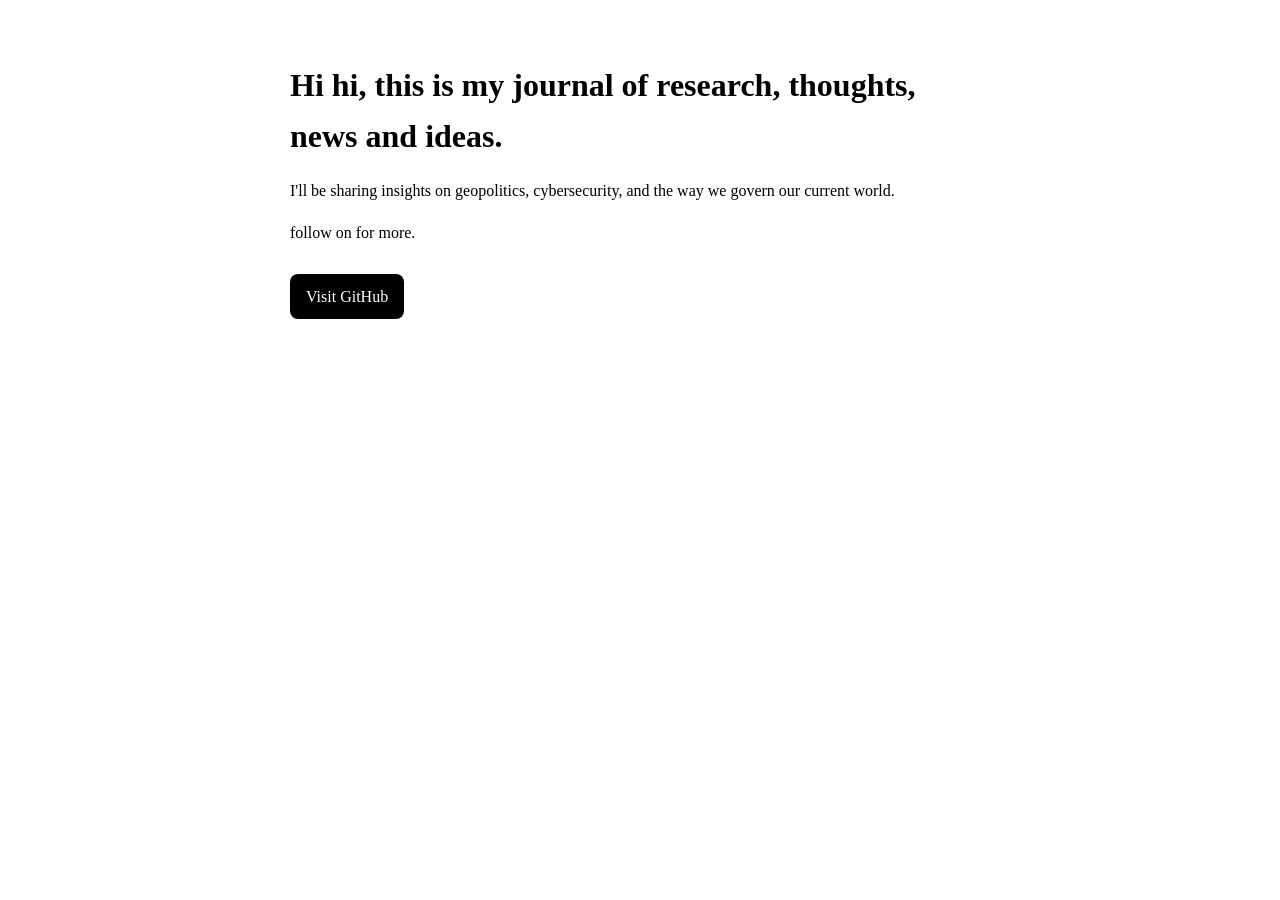
==== index.html @ 6623ca1b "Update index.html" ====
<!DOCTYPE html>
<html lang="en">
<head>
  <meta charset="UTF-8" />
  <meta name="viewport" content="width=device-width, initial-scale=1.0" />
  <title>CyberInsightsJournal</title>
  <style>
    body {
      font-family: Georgia;
      max-width: 700px;
      margin: 60px auto;
      padding: 0 20px;
      line-height: 1.6;
    }
    h1 {
      margin-bottom: 10px;
    }
    .button {
      display: inline-block;
      padding: 10px 16px;
      background: black;
      color: white;
      text-decoration: none;
      border-radius: 8px;
      margin-top: 12px;
    }
  </style>
</head>
<body>
  <h1>Hi hi, this is my journal of research, thoughts, news and ideas.</h1>
  <p>I'll be sharing insights on geopolitics, cybersecurity, and the way we govern our current world.</p>
  <p>follow on for more.</p>
  <a class="button" href="https://github.com/">Visit GitHub</a>
</body>
</html>
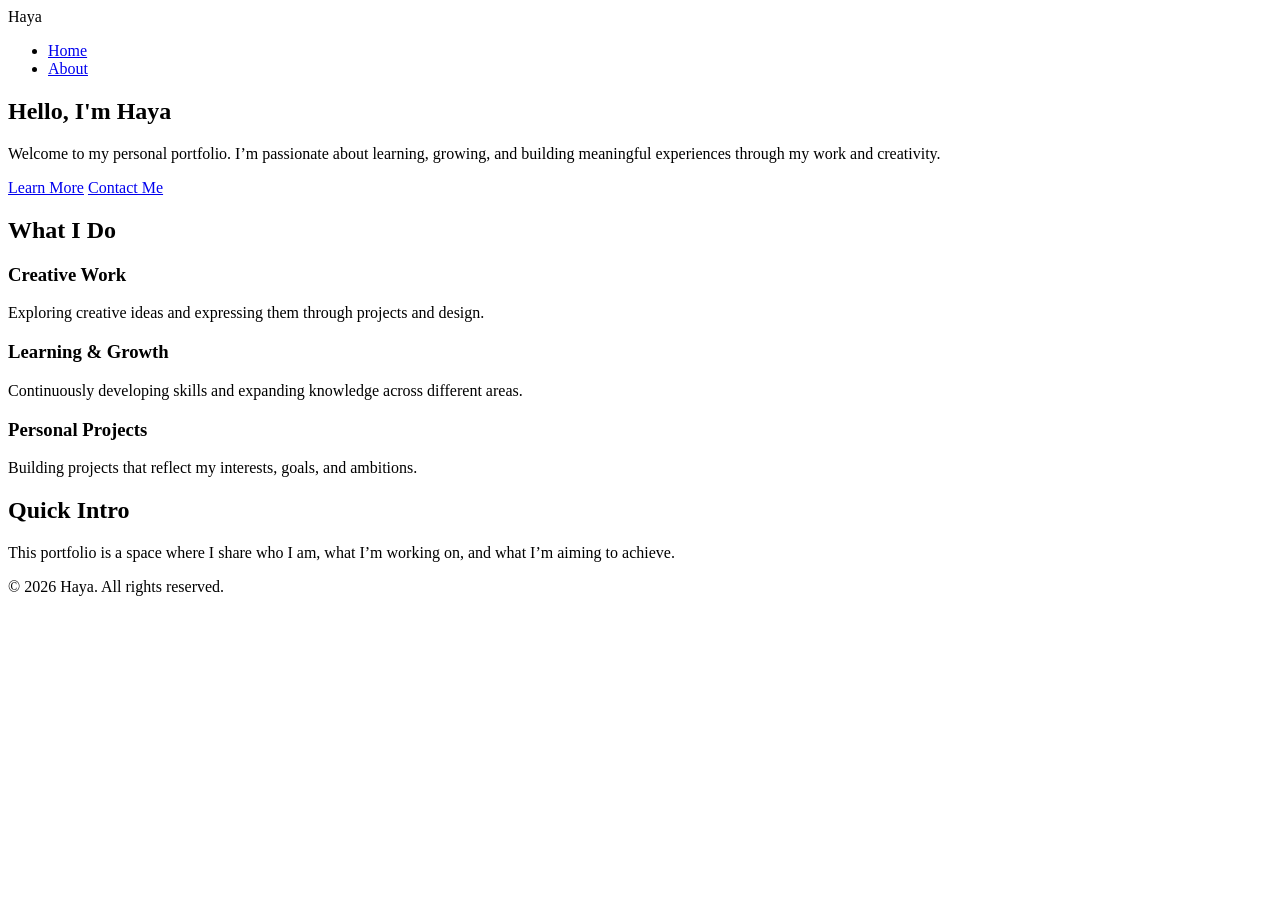
==== commit 6d091a69: "Update index.html" ====
--- a/index.html
+++ b/index.html
@@ -3,33 +3,70 @@
 <head>
   <meta charset="UTF-8" />
   <meta name="viewport" content="width=device-width, initial-scale=1.0" />
-  <title>CyberInsightsJournal</title>
-  <style>
-    body {
-      font-family: Georgia;
-      max-width: 700px;
-      margin: 60px auto;
-      padding: 0 20px;
-      line-height: 1.6;
-    }
-    h1 {
-      margin-bottom: 10px;
-    }
-    .button {
-      display: inline-block;
-      padding: 10px 16px;
-      background: black;
-      color: white;
-      text-decoration: none;
-      border-radius: 8px;
-      margin-top: 12px;
-    }
-  </style>
+  <title>Haya | Portfolio</title>
+  <link rel="stylesheet" href="style.css" />
 </head>
 <body>
-  <h1>Hi hi, this is my journal of research, thoughts, news and ideas.</h1>
-  <p>I'll be sharing insights on geopolitics, cybersecurity, and the way we govern our current world.</p>
-  <p>follow on for more.</p>
-  <a class="button" href="https://github.com/">Visit GitHub</a>
+  <header>
+    <nav class="navbar">
+      <div class="logo">Haya</div>
+      <ul class="nav-links">
+        <li><a href="index.html" class="active">Home</a></li>
+        <li><a href="about.html">About</a></li>
+      </ul>
+    </nav>
+  </header>
+
+  <main>
+    <section class="hero">
+      <div class="hero-text">
+        <h1>Hello, I'm Haya</h1>
+        <p>
+          Welcome to my personal portfolio. I’m passionate about learning, growing,
+          and building meaningful experiences through my work and creativity.
+        </p>
+        <div class="hero-buttons">
+          <a href="about.html" class="btn">Learn More</a>
+          <a href="mailto:your@email.com" class="btn btn-outline">Contact Me</a>
+        </div>
+      </div>
+    </section>
+
+    <section class="section">
+      <h2>What I Do</h2>
+      <div class="cards">
+        <div class="card">
+          <h3>Creative Work</h3>
+          <p>
+            Exploring creative ideas and expressing them through projects and design.
+          </p>
+        </div>
+        <div class="card">
+          <h3>Learning & Growth</h3>
+          <p>
+            Continuously developing skills and expanding knowledge across different areas.
+          </p>
+        </div>
+        <div class="card">
+          <h3>Personal Projects</h3>
+          <p>
+            Building projects that reflect my interests, goals, and ambitions.
+          </p>
+        </div>
+      </div>
+    </section>
+
+    <section class="section">
+      <h2>Quick Intro</h2>
+      <p class="center-text">
+        This portfolio is a space where I share who I am, what I’m working on,
+        and what I’m aiming to achieve.
+      </p>
+    </section>
+  </main>
+
+  <footer>
+    <p>© 2026 Haya. All rights reserved.</p>
+  </footer>
 </body>
 </html>
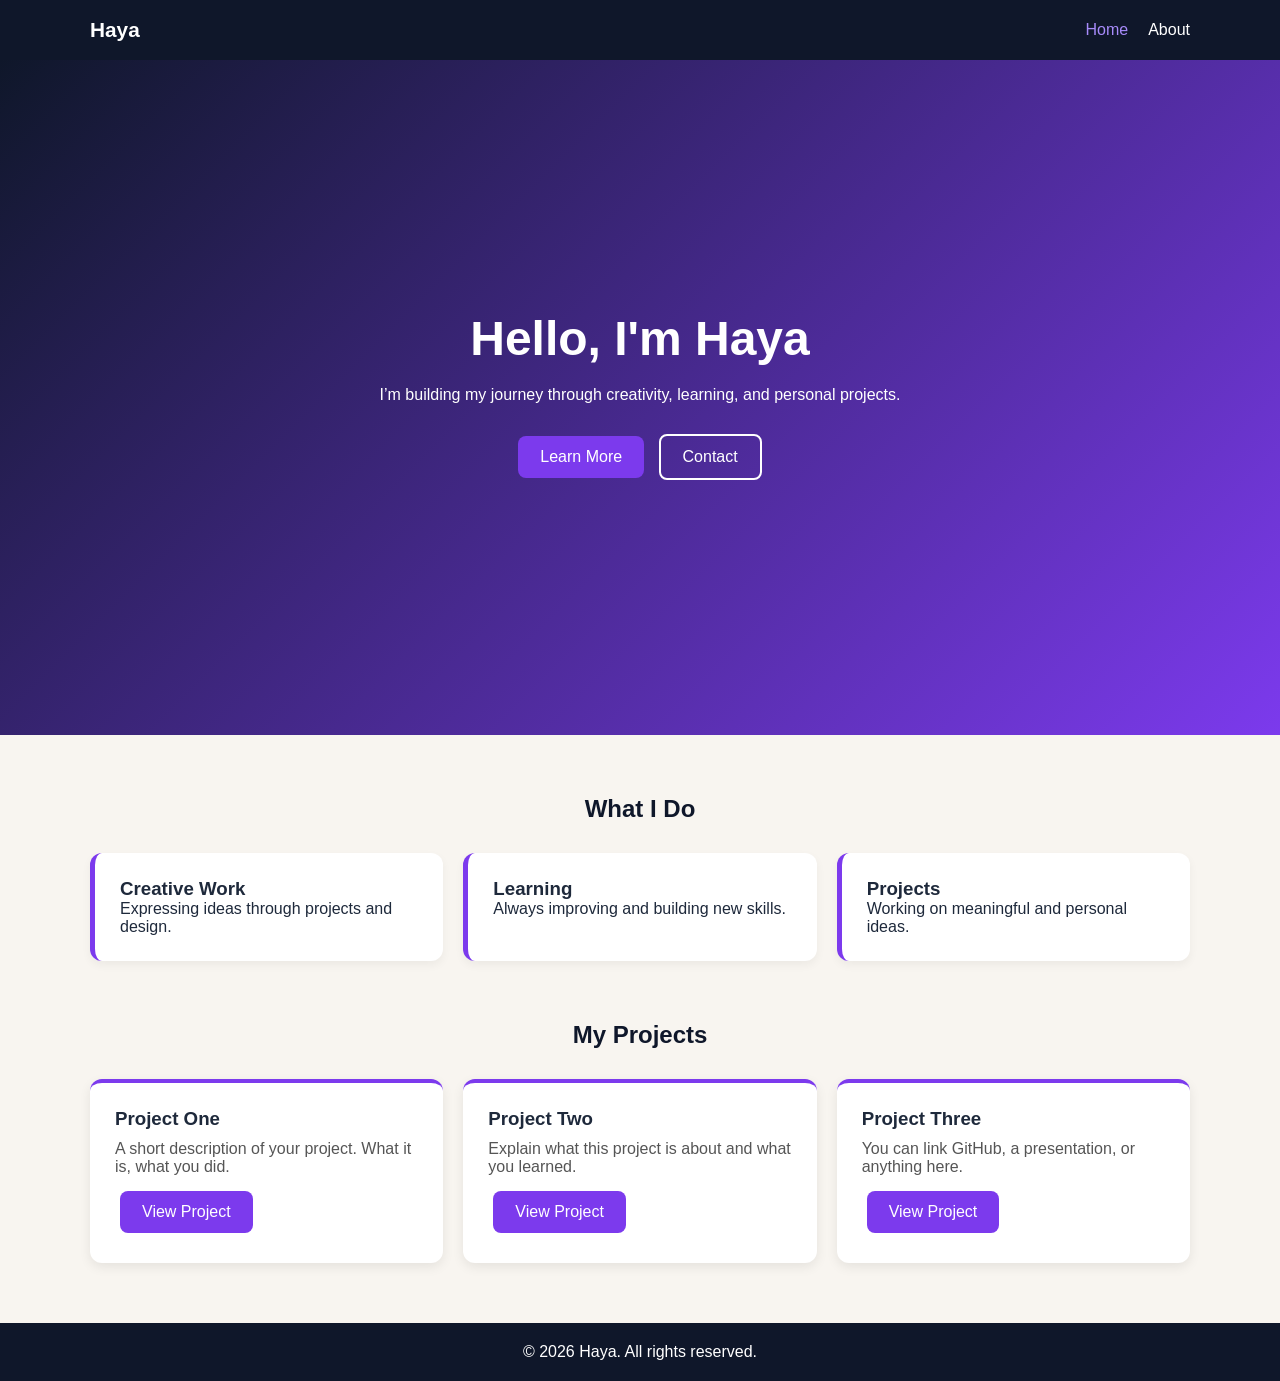
==== commit d164f00b: "Update index.html" ====
--- a/index.html
+++ b/index.html
@@ -7,66 +7,79 @@
   <link rel="stylesheet" href="style.css" />
 </head>
 <body>
-  <header>
-    <nav class="navbar">
-      <div class="logo">Haya</div>
-      <ul class="nav-links">
-        <li><a href="index.html" class="active">Home</a></li>
-        <li><a href="about.html">About</a></li>
-      </ul>
-    </nav>
-  </header>
 
-  <main>
-    <section class="hero">
-      <div class="hero-text">
-        <h1>Hello, I'm Haya</h1>
-        <p>
-          Welcome to my personal portfolio. I’m passionate about learning, growing,
-          and building meaningful experiences through my work and creativity.
-        </p>
-        <div class="hero-buttons">
-          <a href="about.html" class="btn">Learn More</a>
-          <a href="mailto:your@email.com" class="btn btn-outline">Contact Me</a>
-        </div>
+<header>
+  <nav class="navbar">
+    <div class="logo">Haya</div>
+    <ul class="nav-links">
+      <li><a href="index.html" class="active">Home</a></li>
+      <li><a href="about.html">About</a></li>
+    </ul>
+  </nav>
+</header>
+
+<main>
+
+  <!-- HERO -->
+  <section class="hero">
+    <div class="hero-text">
+      <h1>Hello, I'm Haya</h1>
+      <p>I’m building my journey through creativity, learning, and personal projects.</p>
+      <a href="about.html" class="btn">Learn More</a>
+      <a href="mailto:your@email.com" class="btn btn-outline">Contact</a>
+    </div>
+  </section>
+
+  <!-- WHAT I DO -->
+  <section class="section">
+    <h2>What I Do</h2>
+    <div class="cards">
+      <div class="card">
+        <h3>Creative Work</h3>
+        <p>Expressing ideas through projects and design.</p>
       </div>
-    </section>
+      <div class="card">
+        <h3>Learning</h3>
+        <p>Always improving and building new skills.</p>
+      </div>
+      <div class="card">
+        <h3>Projects</h3>
+        <p>Working on meaningful and personal ideas.</p>
+      </div>
+    </div>
+  </section>
 
-    <section class="section">
-      <h2>What I Do</h2>
-      <div class="cards">
-        <div class="card">
-          <h3>Creative Work</h3>
-          <p>
-            Exploring creative ideas and expressing them through projects and design.
-          </p>
-        </div>
-        <div class="card">
-          <h3>Learning & Growth</h3>
-          <p>
-            Continuously developing skills and expanding knowledge across different areas.
-          </p>
-        </div>
-        <div class="card">
-          <h3>Personal Projects</h3>
-          <p>
-            Building projects that reflect my interests, goals, and ambitions.
-          </p>
-        </div>
+  <!-- PROJECTS SECTION -->
+  <section class="section">
+    <h2>My Projects</h2>
+    <div class="cards">
+
+      <div class="project-card">
+        <h3>Project One</h3>
+        <p>A short description of your project. What it is, what you did.</p>
+        <a href="#" class="btn">View Project</a>
       </div>
-    </section>
 
-    <section class="section">
-      <h2>Quick Intro</h2>
-      <p class="center-text">
-        This portfolio is a space where I share who I am, what I’m working on,
-        and what I’m aiming to achieve.
-      </p>
-    </section>
-  </main>
+      <div class="project-card">
+        <h3>Project Two</h3>
+        <p>Explain what this project is about and what you learned.</p>
+        <a href="#" class="btn">View Project</a>
+      </div>
 
-  <footer>
-    <p>© 2026 Haya. All rights reserved.</p>
-  </footer>
+      <div class="project-card">
+        <h3>Project Three</h3>
+        <p>You can link GitHub, a presentation, or anything here.</p>
+        <a href="#" class="btn">View Project</a>
+      </div>
+
+    </div>
+  </section>
+
+</main>
+
+<footer>
+  <p>© 2026 Haya. All rights reserved.</p>
+</footer>
+
 </body>
 </html>
--- a/style.css
+++ b/style.css
@@ -0,0 +1,155 @@
+:root {
+  --navy: #0f172a;
+  --purple: #7c3aed;
+  --light-purple: #a78bfa;
+  --cream: #f8f5f0;
+  --white: #ffffff;
+  --text: #1e293b;
+}
+
+* {
+  margin: 0;
+  padding: 0;
+  box-sizing: border-box;
+}
+
+body {
+  font-family: Arial, sans-serif;
+  background: var(--cream);
+  color: var(--text);
+}
+
+/* NAVBAR */
+header {
+  background: var(--navy);
+  color: white;
+  padding: 18px 0;
+}
+
+.navbar {
+  width: 90%;
+  max-width: 1100px;
+  margin: auto;
+  display: flex;
+  justify-content: space-between;
+  align-items: center;
+}
+
+.logo {
+  font-weight: bold;
+  font-size: 1.3rem;
+}
+
+.nav-links {
+  list-style: none;
+  display: flex;
+  gap: 20px;
+}
+
+.nav-links a {
+  color: white;
+  text-decoration: none;
+}
+
+.nav-links a.active,
+.nav-links a:hover {
+  color: var(--light-purple);
+}
+
+/* HERO */
+.hero {
+  min-height: 75vh;
+  display: flex;
+  align-items: center;
+  justify-content: center;
+  text-align: center;
+  padding: 60px 20px;
+  background: linear-gradient(135deg, var(--navy), var(--purple));
+  color: white;
+}
+
+.hero-text h1 {
+  font-size: 3rem;
+  margin-bottom: 20px;
+}
+
+.hero-text p {
+  max-width: 600px;
+  margin: auto;
+  margin-bottom: 25px;
+}
+
+/* BUTTONS */
+.btn {
+  background: var(--purple);
+  color: white;
+  padding: 12px 22px;
+  border-radius: 8px;
+  text-decoration: none;
+  margin: 5px;
+  display: inline-block;
+}
+
+.btn:hover {
+  background: var(--light-purple);
+}
+
+.btn-outline {
+  border: 2px solid white;
+  background: transparent;
+}
+
+/* SECTIONS */
+.section {
+  width: 90%;
+  max-width: 1100px;
+  margin: 60px auto;
+}
+
+.section h2 {
+  text-align: center;
+  margin-bottom: 30px;
+  color: var(--navy);
+}
+
+/* CARDS */
+.cards {
+  display: grid;
+  grid-template-columns: repeat(auto-fit, minmax(250px, 1fr));
+  gap: 20px;
+}
+
+.card {
+  background: var(--white);
+  padding: 25px;
+  border-radius: 12px;
+  border-left: 5px solid var(--purple);
+  box-shadow: 0 4px 10px rgba(0,0,0,0.05);
+}
+
+/* PROJECTS */
+.project-card {
+  background: var(--white);
+  padding: 25px;
+  border-radius: 12px;
+  border-top: 4px solid var(--purple);
+  box-shadow: 0 4px 12px rgba(0,0,0,0.08);
+}
+
+.project-card h3 {
+  margin-bottom: 10px;
+}
+
+.project-card p {
+  margin-bottom: 10px;
+  color: #555;
+}
+
+/* FOOTER */
+footer {
+  background: var(--navy);
+  color: white;
+  text-align: center;
+  padding: 20px;
+  margin-top: 50px;
+}
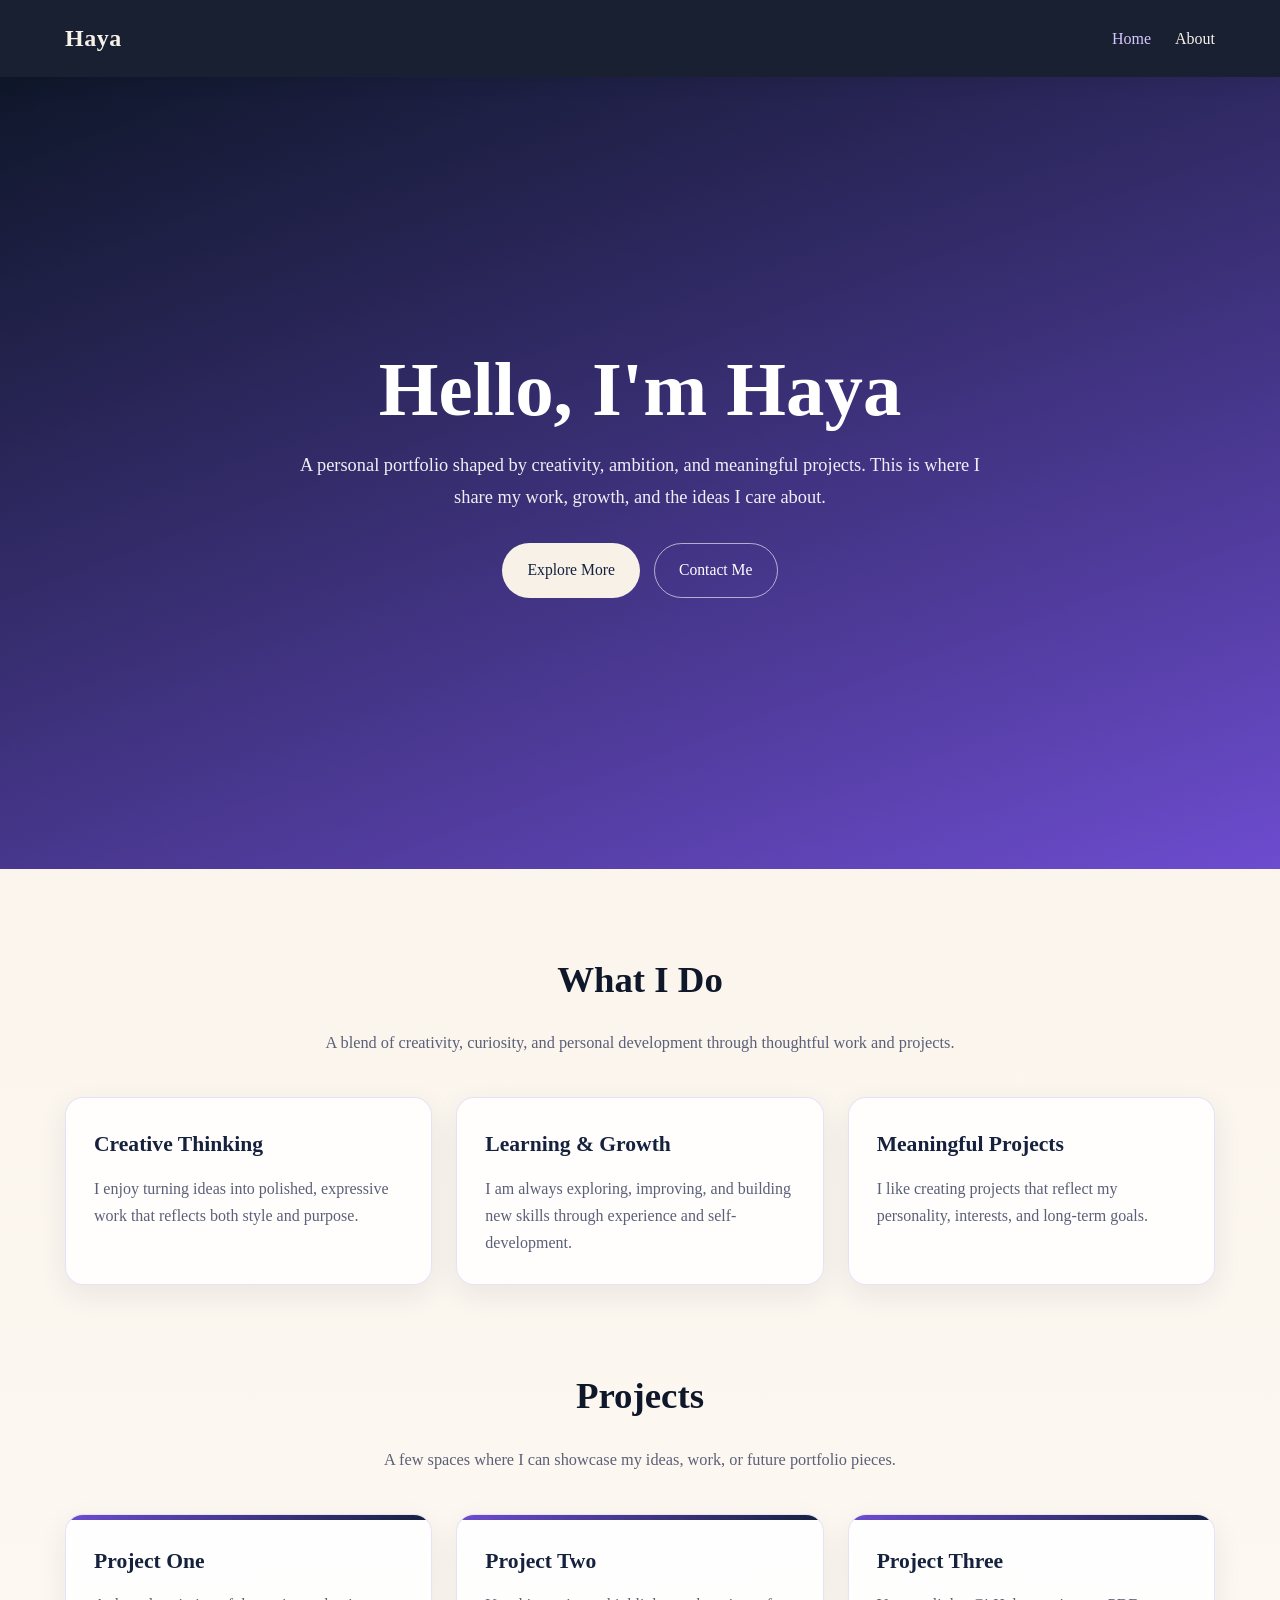
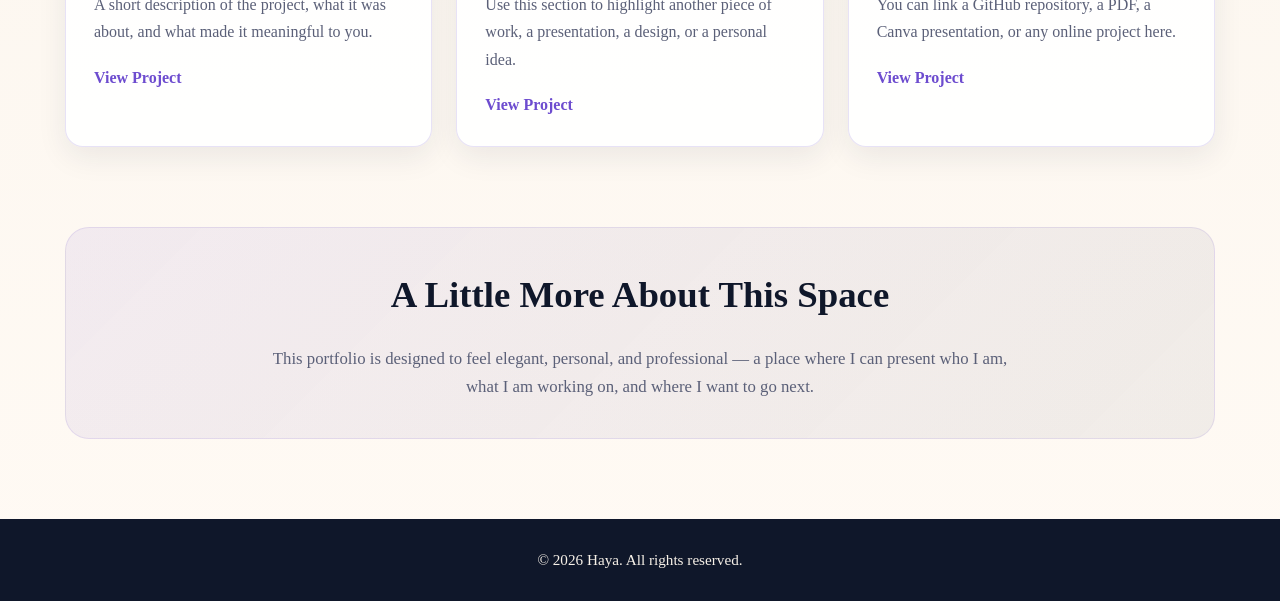
==== commit c207a835: "Update index.html" ====
--- a/index.html
+++ b/index.html
@@ -8,78 +8,112 @@
 </head>
 <body>
 
-<header>
-  <nav class="navbar">
-    <div class="logo">Haya</div>
-    <ul class="nav-links">
-      <li><a href="index.html" class="active">Home</a></li>
-      <li><a href="about.html">About</a></li>
-    </ul>
-  </nav>
-</header>
+  <header>
+    <nav class="navbar">
+      <div class="logo">Haya</div>
+      <ul class="nav-links">
+        <li><a href="index.html" class="active">Home</a></li>
+        <li><a href="about.html">About</a></li>
+      </ul>
+    </nav>
+  </header>
 
-<main>
+  <main>
+    <section class="hero">
+      <div class="hero-text">
+        <h1>Hello, I'm Haya</h1>
+        <p>
+          A personal portfolio shaped by creativity, ambition, and meaningful projects.
+          This is where I share my work, growth, and the ideas I care about.
+        </p>
+        <div class="hero-buttons">
+          <a href="about.html" class="btn btn-primary">Explore More</a>
+          <a href="mailto:your@email.com" class="btn btn-secondary">Contact Me</a>
+        </div>
+      </div>
+    </section>
 
-  <!-- HERO -->
-  <section class="hero">
-    <div class="hero-text">
-      <h1>Hello, I'm Haya</h1>
-      <p>I’m building my journey through creativity, learning, and personal projects.</p>
-      <a href="about.html" class="btn">Learn More</a>
-      <a href="mailto:your@email.com" class="btn btn-outline">Contact</a>
-    </div>
-  </section>
+    <section class="section">
+      <h2 class="section-title">What I Do</h2>
+      <p class="section-subtitle">
+        A blend of creativity, curiosity, and personal development through thoughtful work and projects.
+      </p>
 
-  <!-- WHAT I DO -->
-  <section class="section">
-    <h2>What I Do</h2>
-    <div class="cards">
-      <div class="card">
-        <h3>Creative Work</h3>
-        <p>Expressing ideas through projects and design.</p>
+      <div class="cards">
+        <div class="card">
+          <h3>Creative Thinking</h3>
+          <p>
+            I enjoy turning ideas into polished, expressive work that reflects both style and purpose.
+          </p>
+        </div>
+        <div class="card">
+          <h3>Learning & Growth</h3>
+          <p>
+            I am always exploring, improving, and building new skills through experience and self-development.
+          </p>
+        </div>
+        <div class="card">
+          <h3>Meaningful Projects</h3>
+          <p>
+            I like creating projects that reflect my personality, interests, and long-term goals.
+          </p>
+        </div>
       </div>
-      <div class="card">
-        <h3>Learning</h3>
-        <p>Always improving and building new skills.</p>
+    </section>
+
+    <section class="section">
+      <h2 class="section-title">Projects</h2>
+      <p class="section-subtitle">
+        A few spaces where I can showcase my ideas, work, or future portfolio pieces.
+      </p>
+
+      <div class="projects-grid">
+        <div class="project-card">
+          <h3>Project One</h3>
+          <p>
+            A short description of the project, what it was about, and what made it meaningful to you.
+          </p>
+          <div class="project-links">
+            <a href="#" class="project-link">View Project</a>
+          </div>
+        </div>
+
+        <div class="project-card">
+          <h3>Project Two</h3>
+          <p>
+            Use this section to highlight another piece of work, a presentation, a design, or a personal idea.
+          </p>
+          <div class="project-links">
+            <a href="#" class="project-link">View Project</a>
+          </div>
+        </div>
+
+        <div class="project-card">
+          <h3>Project Three</h3>
+          <p>
+            You can link a GitHub repository, a PDF, a Canva presentation, or any online project here.
+          </p>
+          <div class="project-links">
+            <a href="#" class="project-link">View Project</a>
+          </div>
+        </div>
       </div>
-      <div class="card">
-        <h3>Projects</h3>
-        <p>Working on meaningful and personal ideas.</p>
+    </section>
+
+    <section class="section">
+      <div class="highlight-band">
+        <h2 class="section-title">A Little More About This Space</h2>
+        <p>
+          This portfolio is designed to feel elegant, personal, and professional — a place where I can
+          present who I am, what I am working on, and where I want to go next.
+        </p>
       </div>
-    </div>
-  </section>
+    </section>
+  </main>
 
-  <!-- PROJECTS SECTION -->
-  <section class="section">
-    <h2>My Projects</h2>
-    <div class="cards">
-
-      <div class="project-card">
-        <h3>Project One</h3>
-        <p>A short description of your project. What it is, what you did.</p>
-        <a href="#" class="btn">View Project</a>
-      </div>
-
-      <div class="project-card">
-        <h3>Project Two</h3>
-        <p>Explain what this project is about and what you learned.</p>
-        <a href="#" class="btn">View Project</a>
-      </div>
-
-      <div class="project-card">
-        <h3>Project Three</h3>
-        <p>You can link GitHub, a presentation, or anything here.</p>
-        <a href="#" class="btn">View Project</a>
-      </div>
-
-    </div>
-  </section>
-
-</main>
-
-<footer>
-  <p>© 2026 Haya. All rights reserved.</p>
-</footer>
+  <footer>
+    <p>© 2026 Haya. All rights reserved.</p>
+  </footer>
 
 </body>
 </html>
--- a/style.css
+++ b/style.css
@@ -1,10 +1,16 @@
 :root {
-  --navy: #0f172a;
-  --purple: #7c3aed;
-  --light-purple: #a78bfa;
-  --cream: #f8f5f0;
+  --navy: #16213e;
+  --deep-navy: #0f172a;
+  --purple: #6d4ccf;
+  --soft-purple: #8b6df0;
+  --cream: #f7f1e8;
+  --warm-cream: #fffaf4;
   --white: #ffffff;
-  --text: #1e293b;
+  --text: #1f2340;
+  --muted: #5b6078;
+  --border: rgba(109, 76, 207, 0.16);
+  --shadow: 0 10px 30px rgba(22, 33, 62, 0.08);
+  --radius: 18px;
 }
 
 * {
@@ -13,143 +19,304 @@
   box-sizing: border-box;
 }
 
+html {
+  scroll-behavior: smooth;
+}
+
 body {
-  font-family: Arial, sans-serif;
-  background: var(--cream);
+  font-family: Georgia, "Cambria Math", Cambria, "Times New Roman", serif;
+  background: linear-gradient(to bottom, var(--cream), var(--warm-cream));
   color: var(--text);
-}
-
-/* NAVBAR */
+  line-height: 1.7;
+}
+
+a {
+  text-decoration: none;
+}
+
 header {
-  background: var(--navy);
-  color: white;
-  padding: 18px 0;
+  background: rgba(15, 23, 42, 0.96);
+  position: sticky;
+  top: 0;
+  z-index: 1000;
+  backdrop-filter: blur(10px);
+  box-shadow: 0 4px 18px rgba(0, 0, 0, 0.08);
 }
 
 .navbar {
   width: 90%;
-  max-width: 1100px;
-  margin: auto;
+  max-width: 1150px;
+  margin: 0 auto;
+  padding: 18px 0;
   display: flex;
   justify-content: space-between;
   align-items: center;
 }
 
 .logo {
+  color: var(--cream);
+  font-size: 1.5rem;
   font-weight: bold;
-  font-size: 1.3rem;
+  letter-spacing: 0.5px;
 }
 
 .nav-links {
   list-style: none;
   display: flex;
-  gap: 20px;
+  gap: 24px;
 }
 
 .nav-links a {
-  color: white;
-  text-decoration: none;
-}
-
-.nav-links a.active,
-.nav-links a:hover {
-  color: var(--light-purple);
-}
-
-/* HERO */
+  color: var(--cream);
+  font-size: 1rem;
+  transition: color 0.25s ease;
+}
+
+.nav-links a:hover,
+.nav-links a.active {
+  color: #d6c7ff;
+}
+
 .hero {
-  min-height: 75vh;
+  min-height: 88vh;
   display: flex;
   align-items: center;
   justify-content: center;
-  text-align: center;
-  padding: 60px 20px;
-  background: linear-gradient(135deg, var(--navy), var(--purple));
+  padding: 80px 20px;
+  background:
+    linear-gradient(rgba(15, 23, 42, 0.45), rgba(109, 76, 207, 0.35)),
+    linear-gradient(135deg, var(--deep-navy), var(--purple));
   color: white;
+  text-align: center;
+}
+
+.hero-text {
+  max-width: 820px;
 }
 
 .hero-text h1 {
-  font-size: 3rem;
-  margin-bottom: 20px;
+  font-size: clamp(2.8rem, 6vw, 4.8rem);
+  line-height: 1.1;
+  margin-bottom: 18px;
 }
 
 .hero-text p {
-  max-width: 600px;
-  margin: auto;
-  margin-bottom: 25px;
-}
-
-/* BUTTONS */
+  font-size: 1.15rem;
+  max-width: 680px;
+  margin: 0 auto 30px;
+  color: rgba(255, 255, 255, 0.92);
+}
+
+.hero-buttons {
+  display: flex;
+  justify-content: center;
+  gap: 14px;
+  flex-wrap: wrap;
+}
+
 .btn {
-  background: var(--purple);
+  display: inline-block;
+  padding: 13px 24px;
+  border-radius: 999px;
+  font-size: 0.98rem;
+  transition: all 0.25s ease;
+  border: 1px solid transparent;
+}
+
+.btn-primary {
+  background: var(--cream);
+  color: var(--navy);
+}
+
+.btn-primary:hover {
+  transform: translateY(-2px);
+  background: #fffdf9;
+}
+
+.btn-secondary {
+  background: transparent;
   color: white;
-  padding: 12px 22px;
-  border-radius: 8px;
-  text-decoration: none;
-  margin: 5px;
-  display: inline-block;
-}
-
-.btn:hover {
-  background: var(--light-purple);
-}
-
-.btn-outline {
-  border: 2px solid white;
-  background: transparent;
-}
-
-/* SECTIONS */
+  border-color: rgba(255, 255, 255, 0.6);
+}
+
+.btn-secondary:hover {
+  background: rgba(255, 255, 255, 0.08);
+  transform: translateY(-2px);
+}
+
 .section {
   width: 90%;
-  max-width: 1100px;
-  margin: 60px auto;
-}
-
-.section h2 {
-  text-align: center;
-  margin-bottom: 30px;
+  max-width: 1150px;
+  margin: 80px auto;
+}
+
+.section-title {
+  text-align: center;
+  margin-bottom: 18px;
+  font-size: 2.3rem;
+  color: var(--deep-navy);
+}
+
+.section-subtitle {
+  text-align: center;
+  color: var(--muted);
+  max-width: 700px;
+  margin: 0 auto 40px;
+  font-size: 1.02rem;
+}
+
+.cards,
+.projects-grid {
+  display: grid;
+  grid-template-columns: repeat(auto-fit, minmax(260px, 1fr));
+  gap: 24px;
+}
+
+.card,
+.project-card,
+.about-box {
+  background: rgba(255, 255, 255, 0.88);
+  border: 1px solid var(--border);
+  border-radius: var(--radius);
+  padding: 28px;
+  box-shadow: var(--shadow);
+}
+
+.card h3,
+.project-card h3,
+.about-box h2 {
   color: var(--navy);
-}
-
-/* CARDS */
-.cards {
+  margin-bottom: 12px;
+  font-size: 1.35rem;
+}
+
+.card p,
+.project-card p,
+.about-box p,
+.about-box li {
+  color: var(--muted);
+}
+
+.card {
+  transition: transform 0.25s ease, box-shadow 0.25s ease;
+}
+
+.card:hover,
+.project-card:hover {
+  transform: translateY(-6px);
+  box-shadow: 0 18px 40px rgba(22, 33, 62, 0.12);
+}
+
+.project-card {
+  position: relative;
+  overflow: hidden;
+}
+
+.project-card::before {
+  content: "";
+  position: absolute;
+  inset: 0 auto auto 0;
+  width: 100%;
+  height: 5px;
+  background: linear-gradient(to right, var(--purple), var(--navy));
+}
+
+.project-links {
+  margin-top: 18px;
+}
+
+.project-link {
+  color: var(--purple);
+  font-weight: bold;
+}
+
+.project-link:hover {
+  color: var(--navy);
+}
+
+.highlight-band {
+  background: linear-gradient(135deg, rgba(109, 76, 207, 0.08), rgba(22, 33, 62, 0.06));
+  border: 1px solid rgba(109, 76, 207, 0.12);
+  border-radius: 24px;
+  padding: 36px 28px;
+  text-align: center;
+}
+
+.highlight-band p {
+  max-width: 760px;
+  margin: 0 auto;
+  color: var(--muted);
+  font-size: 1.05rem;
+}
+
+.page-header {
+  padding: 90px 20px 40px;
+  text-align: center;
+}
+
+.page-header h1 {
+  font-size: 3rem;
+  color: var(--deep-navy);
+  margin-bottom: 10px;
+}
+
+.page-header p {
+  color: var(--muted);
+  max-width: 650px;
+  margin: 0 auto;
+}
+
+.about-layout {
   display: grid;
-  grid-template-columns: repeat(auto-fit, minmax(250px, 1fr));
-  gap: 20px;
-}
-
-.card {
-  background: var(--white);
-  padding: 25px;
-  border-radius: 12px;
-  border-left: 5px solid var(--purple);
-  box-shadow: 0 4px 10px rgba(0,0,0,0.05);
-}
-
-/* PROJECTS */
-.project-card {
-  background: var(--white);
-  padding: 25px;
-  border-radius: 12px;
-  border-top: 4px solid var(--purple);
-  box-shadow: 0 4px 12px rgba(0,0,0,0.08);
-}
-
-.project-card h3 {
+  gap: 24px;
+}
+
+.skills-list {
+  margin-left: 20px;
+  margin-top: 12px;
+}
+
+.skills-list li {
   margin-bottom: 10px;
 }
 
-.project-card p {
-  margin-bottom: 10px;
-  color: #555;
-}
-
-/* FOOTER */
 footer {
-  background: var(--navy);
-  color: white;
-  text-align: center;
-  padding: 20px;
-  margin-top: 50px;
-}
+  margin-top: 80px;
+  background: var(--deep-navy);
+  color: var(--cream);
+  text-align: center;
+  padding: 28px 20px;
+  font-size: 0.95rem;
+}
+
+@media (max-width: 768px) {
+  .navbar {
+    flex-direction: column;
+    gap: 12px;
+  }
+
+  .nav-links {
+    gap: 16px;
+    flex-wrap: wrap;
+    justify-content: center;
+  }
+
+  .hero {
+    min-height: 78vh;
+    padding: 70px 18px;
+  }
+
+  .section-title {
+    font-size: 2rem;
+  }
+
+  .page-header h1 {
+    font-size: 2.35rem;
+  }
+
+  .card,
+  .project-card,
+  .about-box {
+    padding: 22px;
+  }
+}
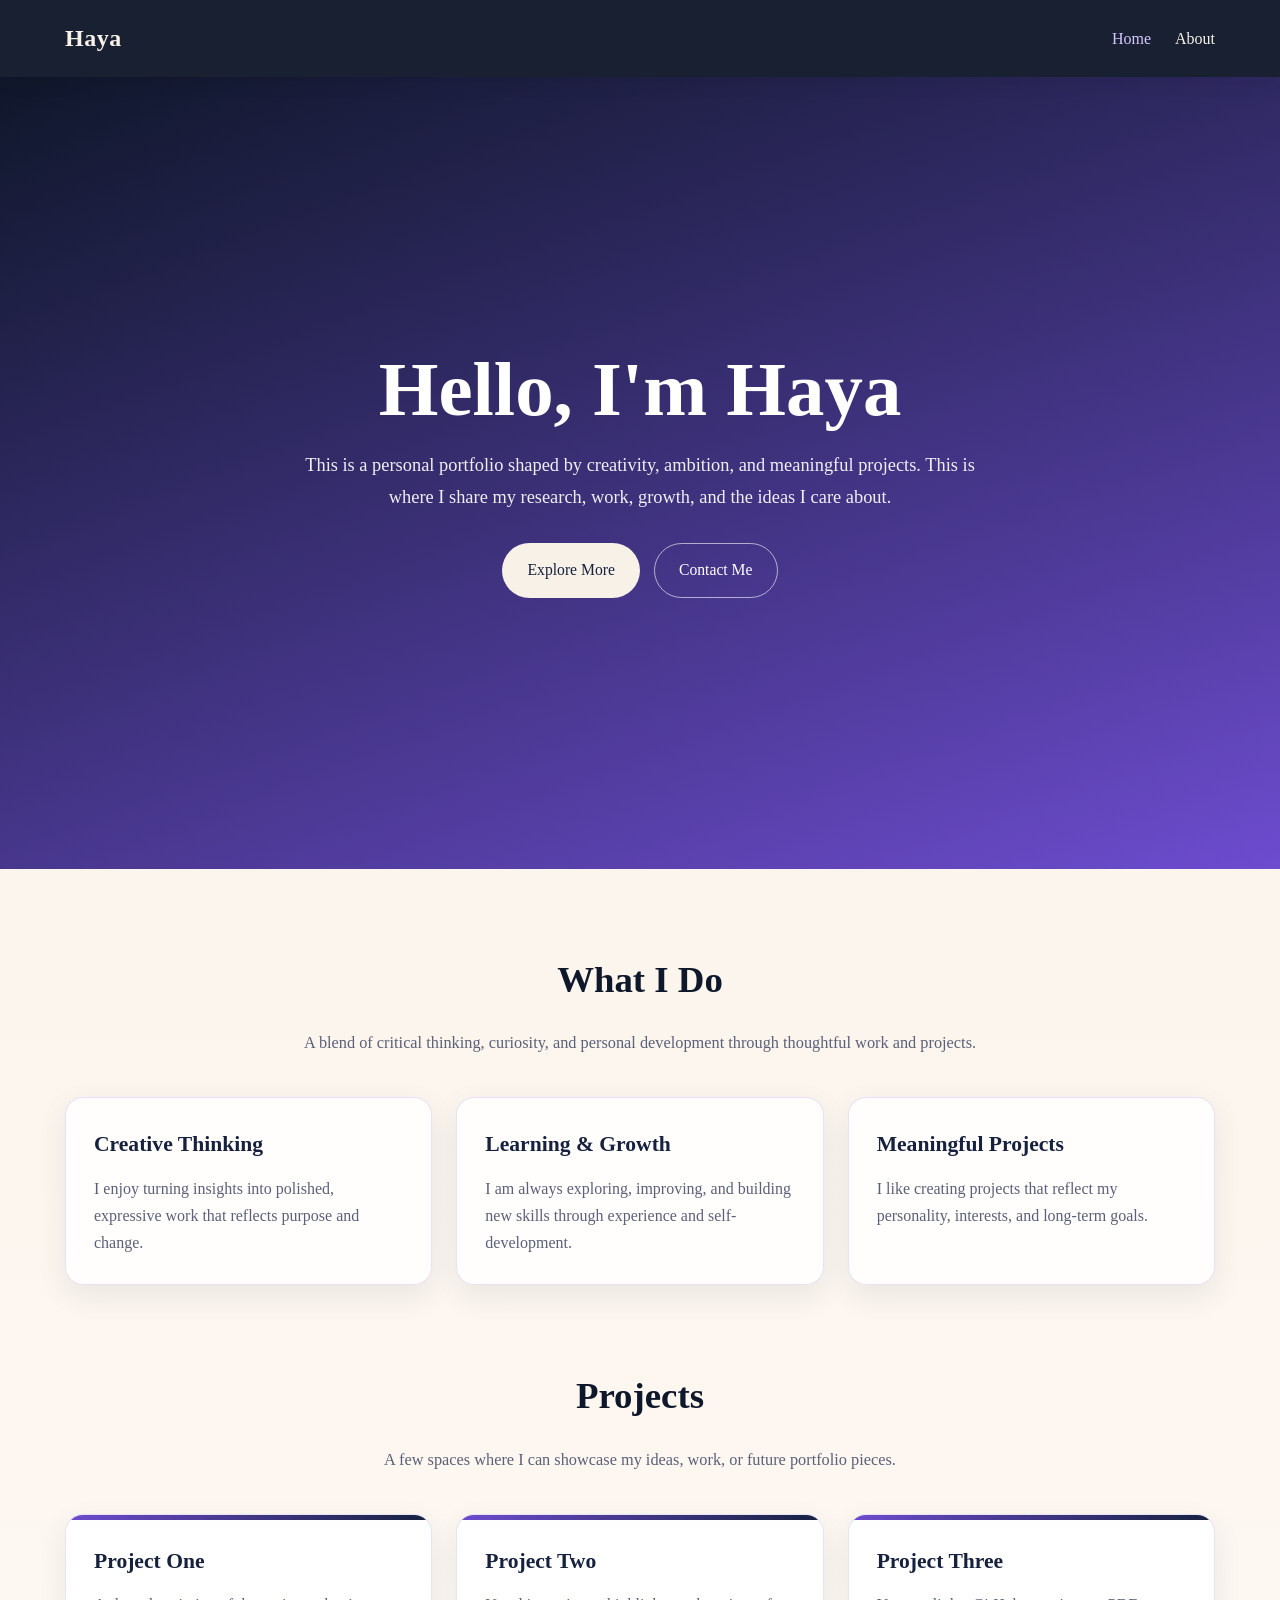
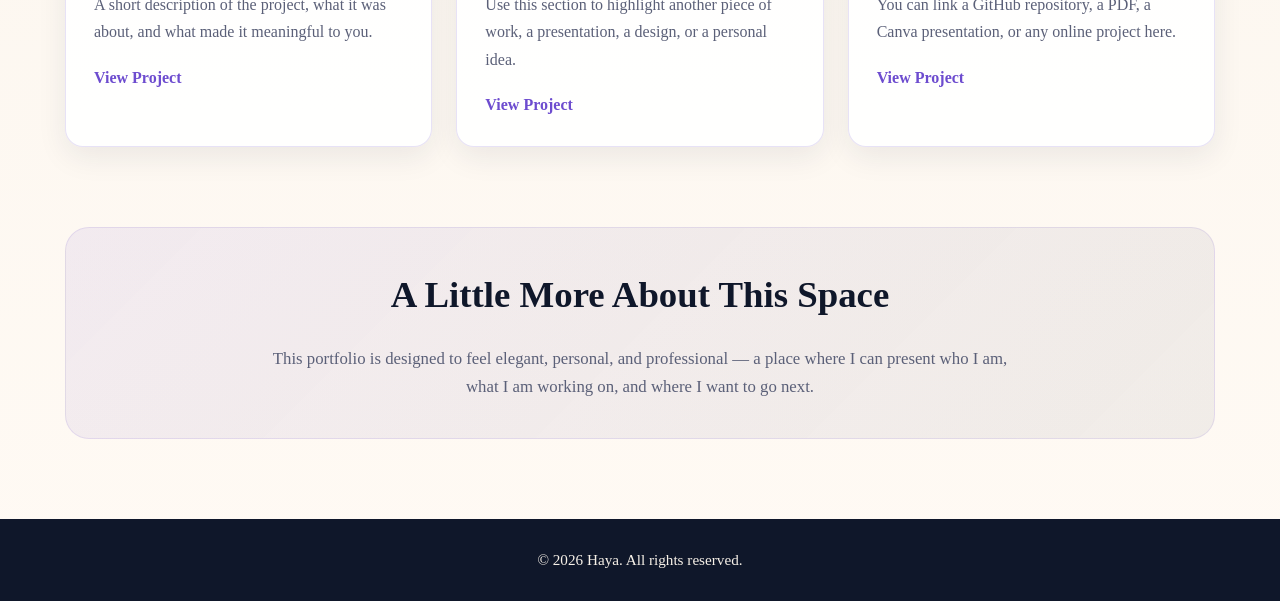
==== commit 0db3e4ab: "Update index.html" ====
--- a/index.html
+++ b/index.html
@@ -3,7 +3,7 @@
 <head>
   <meta charset="UTF-8" />
   <meta name="viewport" content="width=device-width, initial-scale=1.0" />
-  <title>Haya | Portfolio</title>
+  <title>Behavioural Insights | Portfolio</title>
   <link rel="stylesheet" href="style.css" />
 </head>
 <body>
@@ -23,8 +23,8 @@
       <div class="hero-text">
         <h1>Hello, I'm Haya</h1>
         <p>
-          A personal portfolio shaped by creativity, ambition, and meaningful projects.
-          This is where I share my work, growth, and the ideas I care about.
+          This is a personal portfolio shaped by creativity, ambition, and meaningful projects.
+          This is where I share my research, work, growth, and the ideas I care about.
         </p>
         <div class="hero-buttons">
           <a href="about.html" class="btn btn-primary">Explore More</a>
@@ -36,14 +36,14 @@
     <section class="section">
       <h2 class="section-title">What I Do</h2>
       <p class="section-subtitle">
-        A blend of creativity, curiosity, and personal development through thoughtful work and projects.
+        A blend of critical thinking, curiosity, and personal development through thoughtful work and projects.
       </p>
 
       <div class="cards">
         <div class="card">
           <h3>Creative Thinking</h3>
           <p>
-            I enjoy turning ideas into polished, expressive work that reflects both style and purpose.
+            I enjoy turning insights into polished, expressive work that reflects purpose and change.
           </p>
         </div>
         <div class="card">
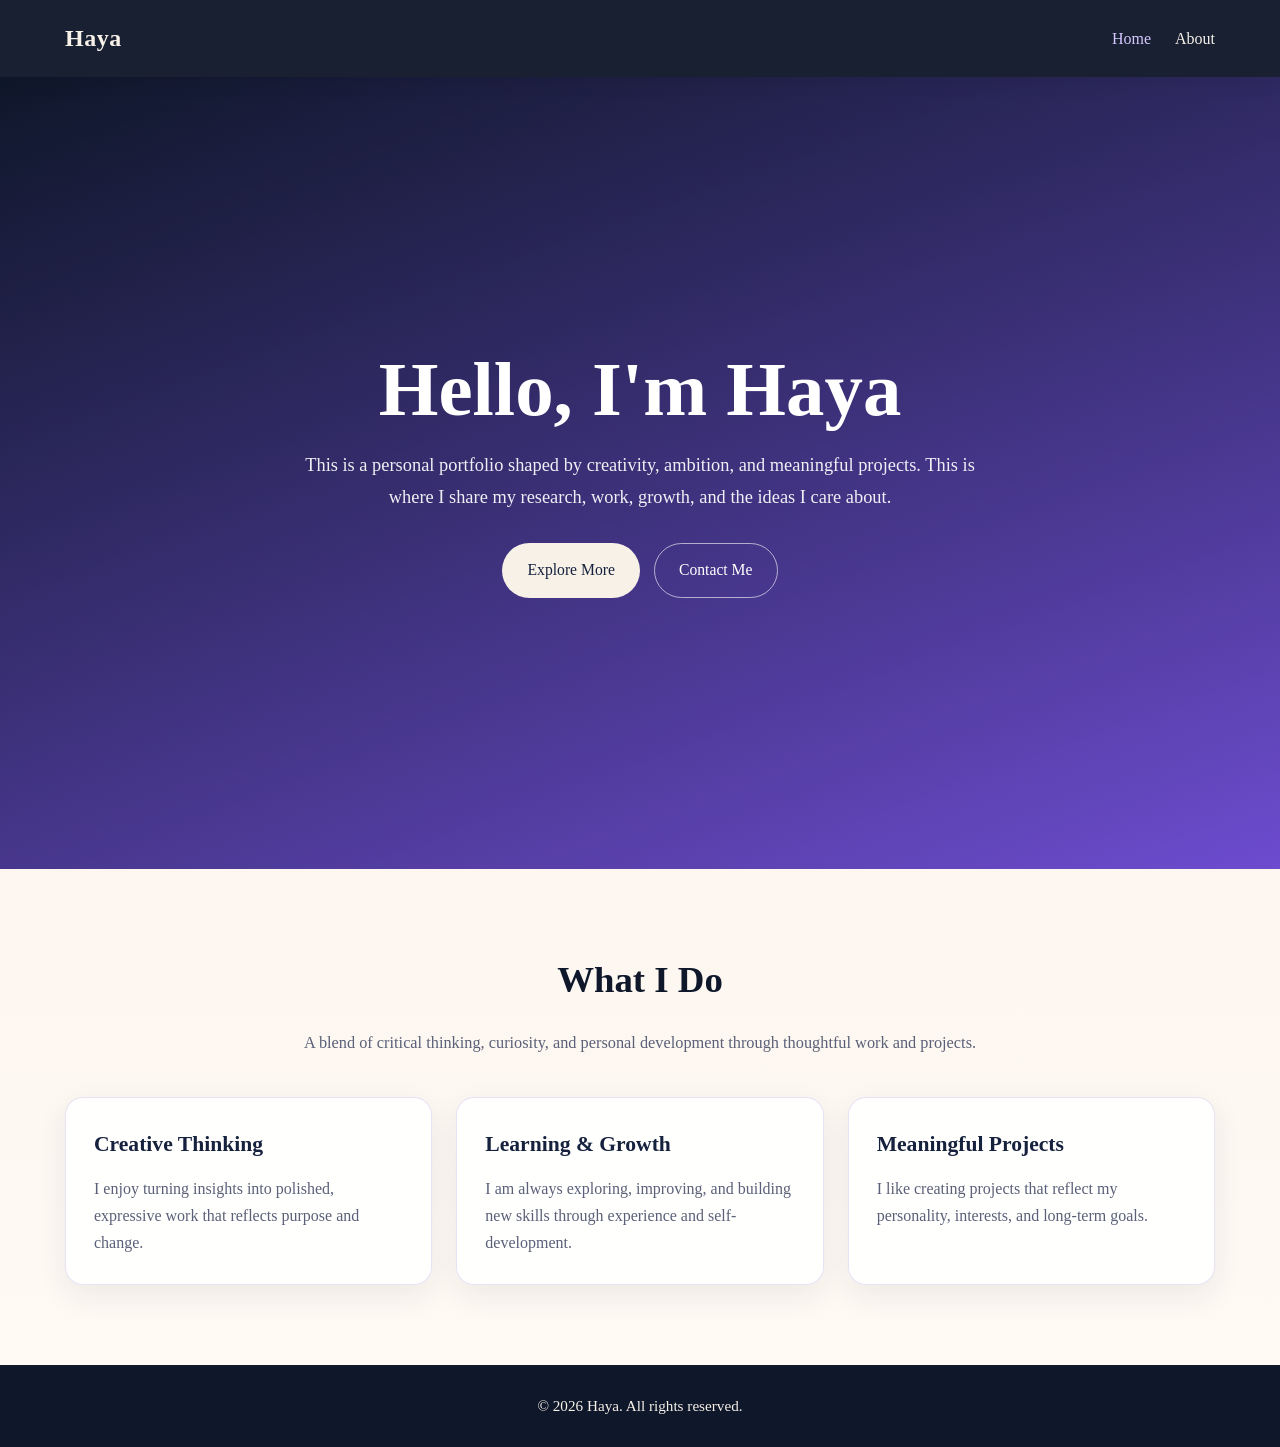
==== commit 271cfaf8: "Update index.html" ====
--- a/index.html
+++ b/index.html
@@ -42,71 +42,16 @@
       <div class="cards">
         <div class="card">
           <h3>Creative Thinking</h3>
-          <p>
-            I enjoy turning insights into polished, expressive work that reflects purpose and change.
-          </p>
+          <p>I enjoy turning insights into polished, expressive work that reflects purpose and change.</p>
         </div>
         <div class="card">
           <h3>Learning & Growth</h3>
-          <p>
-            I am always exploring, improving, and building new skills through experience and self-development.
-          </p>
+          <p>I am always exploring, improving, and building new skills through experience and self-development.</p>
         </div>
         <div class="card">
           <h3>Meaningful Projects</h3>
-          <p>
-            I like creating projects that reflect my personality, interests, and long-term goals.
-          </p>
+          <p>I like creating projects that reflect my personality, interests, and long-term goals.</p>
         </div>
-      </div>
-    </section>
-
-    <section class="section">
-      <h2 class="section-title">Projects</h2>
-      <p class="section-subtitle">
-        A few spaces where I can showcase my ideas, work, or future portfolio pieces.
-      </p>
-
-      <div class="projects-grid">
-        <div class="project-card">
-          <h3>Project One</h3>
-          <p>
-            A short description of the project, what it was about, and what made it meaningful to you.
-          </p>
-          <div class="project-links">
-            <a href="#" class="project-link">View Project</a>
-          </div>
-        </div>
-
-        <div class="project-card">
-          <h3>Project Two</h3>
-          <p>
-            Use this section to highlight another piece of work, a presentation, a design, or a personal idea.
-          </p>
-          <div class="project-links">
-            <a href="#" class="project-link">View Project</a>
-          </div>
-        </div>
-
-        <div class="project-card">
-          <h3>Project Three</h3>
-          <p>
-            You can link a GitHub repository, a PDF, a Canva presentation, or any online project here.
-          </p>
-          <div class="project-links">
-            <a href="#" class="project-link">View Project</a>
-          </div>
-        </div>
-      </div>
-    </section>
-
-    <section class="section">
-      <div class="highlight-band">
-        <h2 class="section-title">A Little More About This Space</h2>
-        <p>
-          This portfolio is designed to feel elegant, personal, and professional — a place where I can
-          present who I am, what I am working on, and where I want to go next.
-        </p>
       </div>
     </section>
   </main>
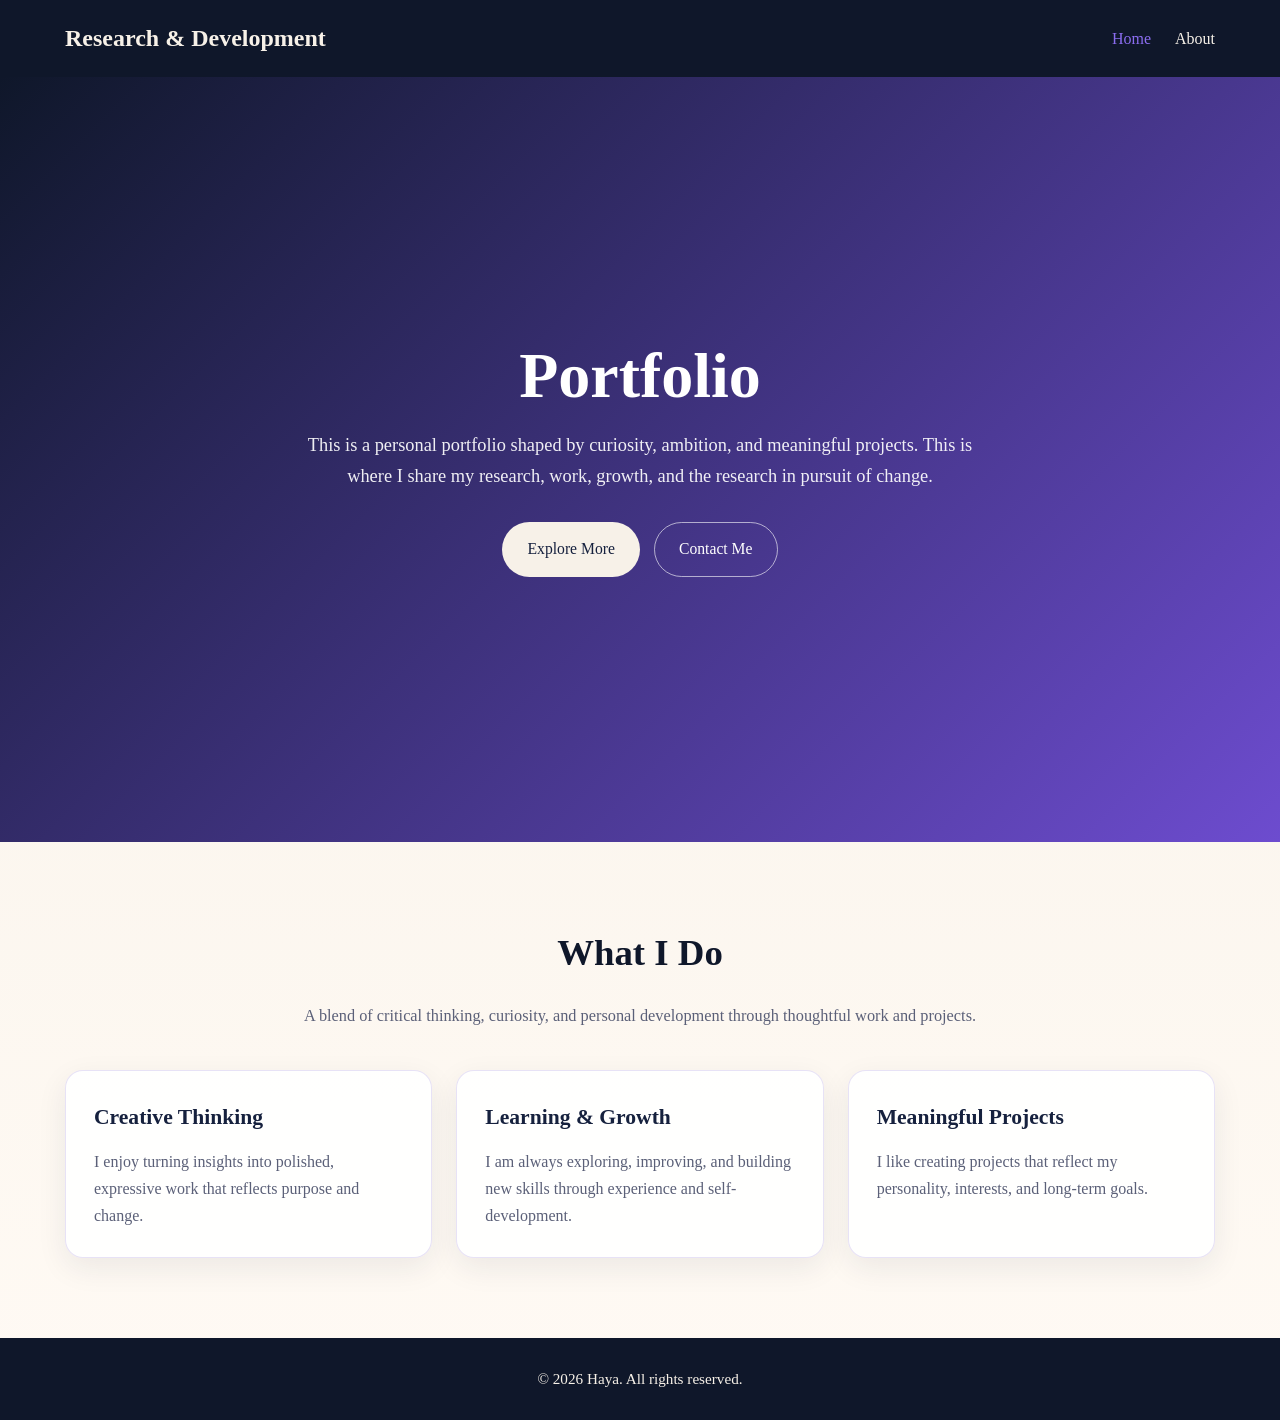
==== commit fcf8209d: "Update index.html" ====
--- a/index.html
+++ b/index.html
@@ -10,7 +10,7 @@
 
   <header>
     <nav class="navbar">
-      <div class="logo">Haya</div>
+      <div class="logo">Research & Development</div>
       <ul class="nav-links">
         <li><a href="index.html" class="active">Home</a></li>
         <li><a href="about.html">About</a></li>
@@ -21,14 +21,14 @@
   <main>
     <section class="hero">
       <div class="hero-text">
-        <h1>Hello, I'm Haya</h1>
+        <h1>Portfolio</h1>
         <p>
-          This is a personal portfolio shaped by creativity, ambition, and meaningful projects.
-          This is where I share my research, work, growth, and the ideas I care about.
+          This is a personal portfolio shaped by curiosity, ambition, and meaningful projects.
+          This is where I share my research, work, growth, and the research in pursuit of change.
         </p>
         <div class="hero-buttons">
           <a href="about.html" class="btn btn-primary">Explore More</a>
-          <a href="mailto:your@email.com" class="btn btn-secondary">Contact Me</a>
+          <a href="mailto:haya.alhalabi@gmail.com" class="btn btn-secondary">Contact Me</a>
         </div>
       </div>
     </section>
--- a/style.css
+++ b/style.css
@@ -19,12 +19,8 @@
   box-sizing: border-box;
 }
 
-html {
-  scroll-behavior: smooth;
-}
-
 body {
-  font-family: Georgia, "Cambria Math", Cambria, "Times New Roman", serif;
+  font-family: Georgia, Cambria, "Cambria Math", "Times New Roman", serif;
   background: linear-gradient(to bottom, var(--cream), var(--warm-cream));
   color: var(--text);
   line-height: 1.7;
@@ -35,11 +31,7 @@
 }
 
 header {
-  background: rgba(15, 23, 42, 0.96);
-  position: sticky;
-  top: 0;
-  z-index: 1000;
-  backdrop-filter: blur(10px);
+  background: var(--deep-navy);
   box-shadow: 0 4px 18px rgba(0, 0, 0, 0.08);
 }
 
@@ -57,7 +49,6 @@
   color: var(--cream);
   font-size: 1.5rem;
   font-weight: bold;
-  letter-spacing: 0.5px;
 }
 
 .nav-links {
@@ -69,25 +60,22 @@
 .nav-links a {
   color: var(--cream);
   font-size: 1rem;
-  transition: color 0.25s ease;
 }
 
 .nav-links a:hover,
 .nav-links a.active {
-  color: #d6c7ff;
+  color: var(--soft-purple);
 }
 
 .hero {
-  min-height: 88vh;
+  min-height: 85vh;
   display: flex;
   align-items: center;
   justify-content: center;
+  text-align: center;
   padding: 80px 20px;
-  background:
-    linear-gradient(rgba(15, 23, 42, 0.45), rgba(109, 76, 207, 0.35)),
-    linear-gradient(135deg, var(--deep-navy), var(--purple));
+  background: linear-gradient(135deg, var(--deep-navy), var(--purple));
   color: white;
-  text-align: center;
 }
 
 .hero-text {
@@ -95,7 +83,7 @@
 }
 
 .hero-text h1 {
-  font-size: clamp(2.8rem, 6vw, 4.8rem);
+  font-size: 4rem;
   line-height: 1.1;
   margin-bottom: 18px;
 }
@@ -119,7 +107,6 @@
   padding: 13px 24px;
   border-radius: 999px;
   font-size: 0.98rem;
-  transition: all 0.25s ease;
   border: 1px solid transparent;
 }
 
@@ -128,20 +115,10 @@
   color: var(--navy);
 }
 
-.btn-primary:hover {
-  transform: translateY(-2px);
-  background: #fffdf9;
-}
-
 .btn-secondary {
   background: transparent;
   color: white;
   border-color: rgba(255, 255, 255, 0.6);
-}
-
-.btn-secondary:hover {
-  background: rgba(255, 255, 255, 0.08);
-  transform: translateY(-2px);
 }
 
 .section {
@@ -165,16 +142,13 @@
   font-size: 1.02rem;
 }
 
-.cards,
-.projects-grid {
+.cards {
   display: grid;
   grid-template-columns: repeat(auto-fit, minmax(260px, 1fr));
   gap: 24px;
 }
 
-.card,
-.project-card,
-.about-box {
+.card {
   background: rgba(255, 255, 255, 0.88);
   border: 1px solid var(--border);
   border-radius: var(--radius);
@@ -182,102 +156,14 @@
   box-shadow: var(--shadow);
 }
 
-.card h3,
-.project-card h3,
-.about-box h2 {
+.card h3 {
   color: var(--navy);
   margin-bottom: 12px;
   font-size: 1.35rem;
 }
 
-.card p,
-.project-card p,
-.about-box p,
-.about-box li {
+.card p {
   color: var(--muted);
-}
-
-.card {
-  transition: transform 0.25s ease, box-shadow 0.25s ease;
-}
-
-.card:hover,
-.project-card:hover {
-  transform: translateY(-6px);
-  box-shadow: 0 18px 40px rgba(22, 33, 62, 0.12);
-}
-
-.project-card {
-  position: relative;
-  overflow: hidden;
-}
-
-.project-card::before {
-  content: "";
-  position: absolute;
-  inset: 0 auto auto 0;
-  width: 100%;
-  height: 5px;
-  background: linear-gradient(to right, var(--purple), var(--navy));
-}
-
-.project-links {
-  margin-top: 18px;
-}
-
-.project-link {
-  color: var(--purple);
-  font-weight: bold;
-}
-
-.project-link:hover {
-  color: var(--navy);
-}
-
-.highlight-band {
-  background: linear-gradient(135deg, rgba(109, 76, 207, 0.08), rgba(22, 33, 62, 0.06));
-  border: 1px solid rgba(109, 76, 207, 0.12);
-  border-radius: 24px;
-  padding: 36px 28px;
-  text-align: center;
-}
-
-.highlight-band p {
-  max-width: 760px;
-  margin: 0 auto;
-  color: var(--muted);
-  font-size: 1.05rem;
-}
-
-.page-header {
-  padding: 90px 20px 40px;
-  text-align: center;
-}
-
-.page-header h1 {
-  font-size: 3rem;
-  color: var(--deep-navy);
-  margin-bottom: 10px;
-}
-
-.page-header p {
-  color: var(--muted);
-  max-width: 650px;
-  margin: 0 auto;
-}
-
-.about-layout {
-  display: grid;
-  gap: 24px;
-}
-
-.skills-list {
-  margin-left: 20px;
-  margin-top: 12px;
-}
-
-.skills-list li {
-  margin-bottom: 10px;
 }
 
 footer {
@@ -288,35 +174,3 @@
   padding: 28px 20px;
   font-size: 0.95rem;
 }
-
-@media (max-width: 768px) {
-  .navbar {
-    flex-direction: column;
-    gap: 12px;
-  }
-
-  .nav-links {
-    gap: 16px;
-    flex-wrap: wrap;
-    justify-content: center;
-  }
-
-  .hero {
-    min-height: 78vh;
-    padding: 70px 18px;
-  }
-
-  .section-title {
-    font-size: 2rem;
-  }
-
-  .page-header h1 {
-    font-size: 2.35rem;
-  }
-
-  .card,
-  .project-card,
-  .about-box {
-    padding: 22px;
-  }
-}
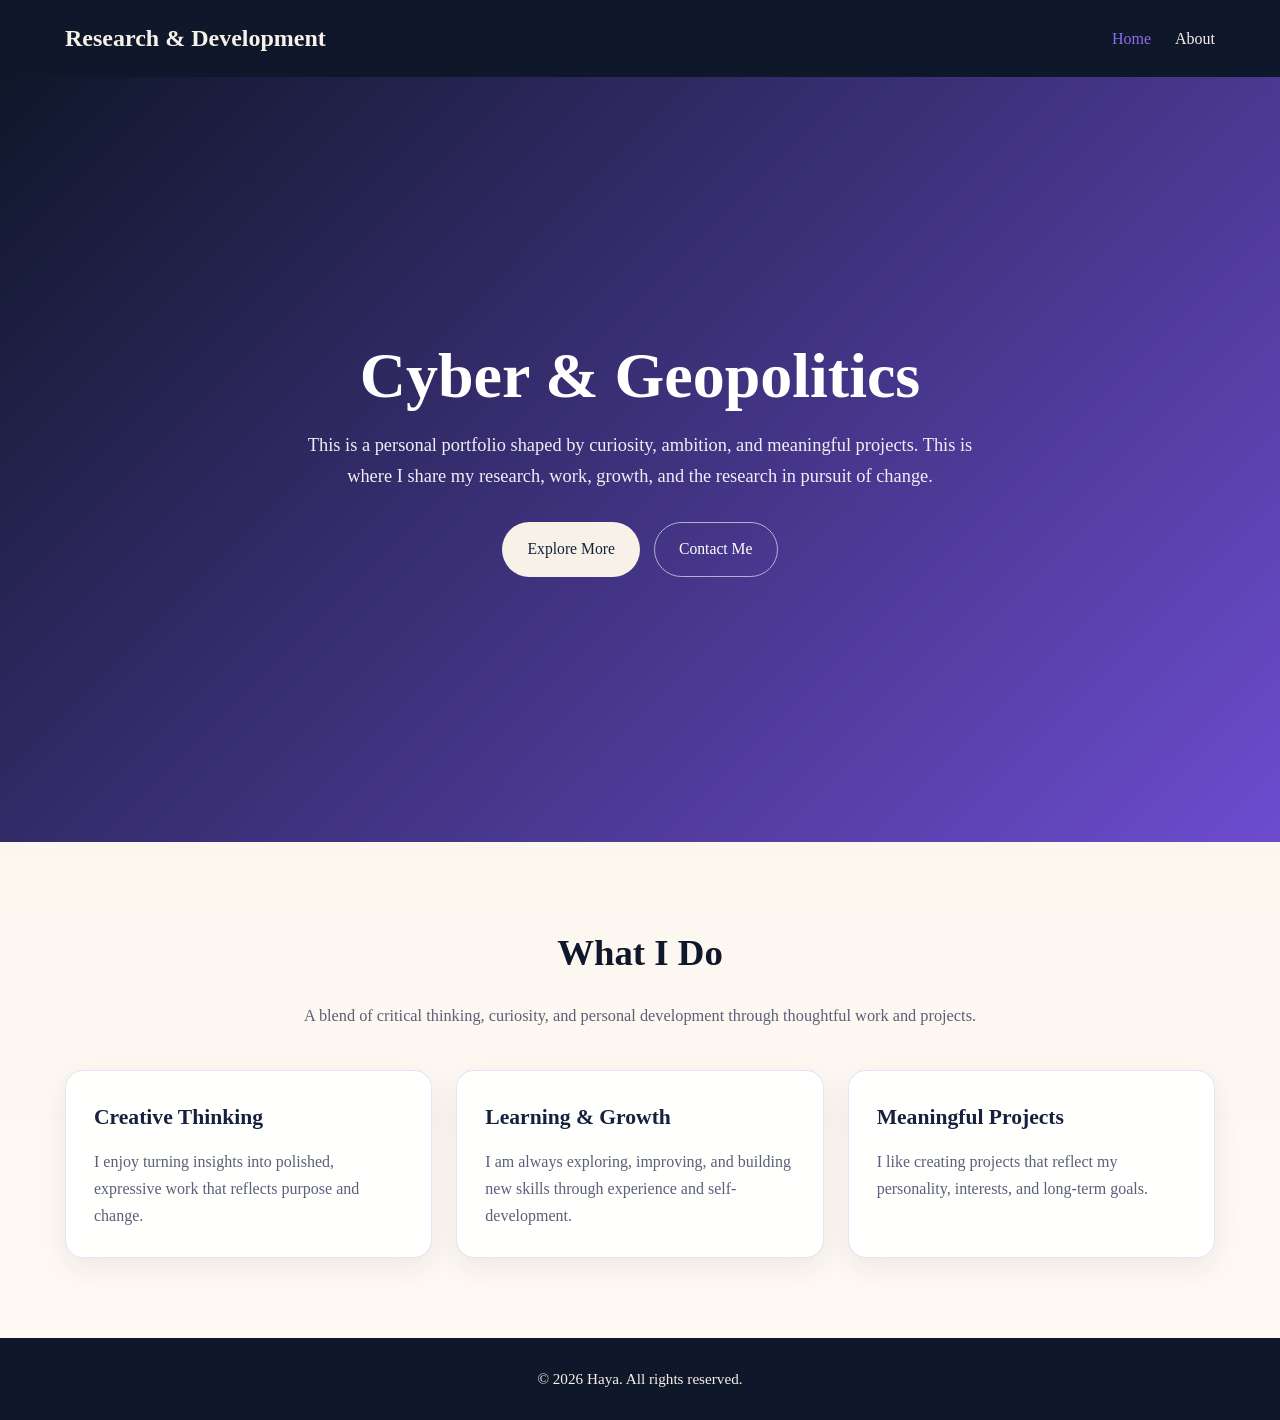
==== commit 5e1537dc: "Update index.html" ====
--- a/index.html
+++ b/index.html
@@ -21,7 +21,7 @@
   <main>
     <section class="hero">
       <div class="hero-text">
-        <h1>Portfolio</h1>
+        <h1>Cyber & Geopolitics</h1>
         <p>
           This is a personal portfolio shaped by curiosity, ambition, and meaningful projects.
           This is where I share my research, work, growth, and the research in pursuit of change.
